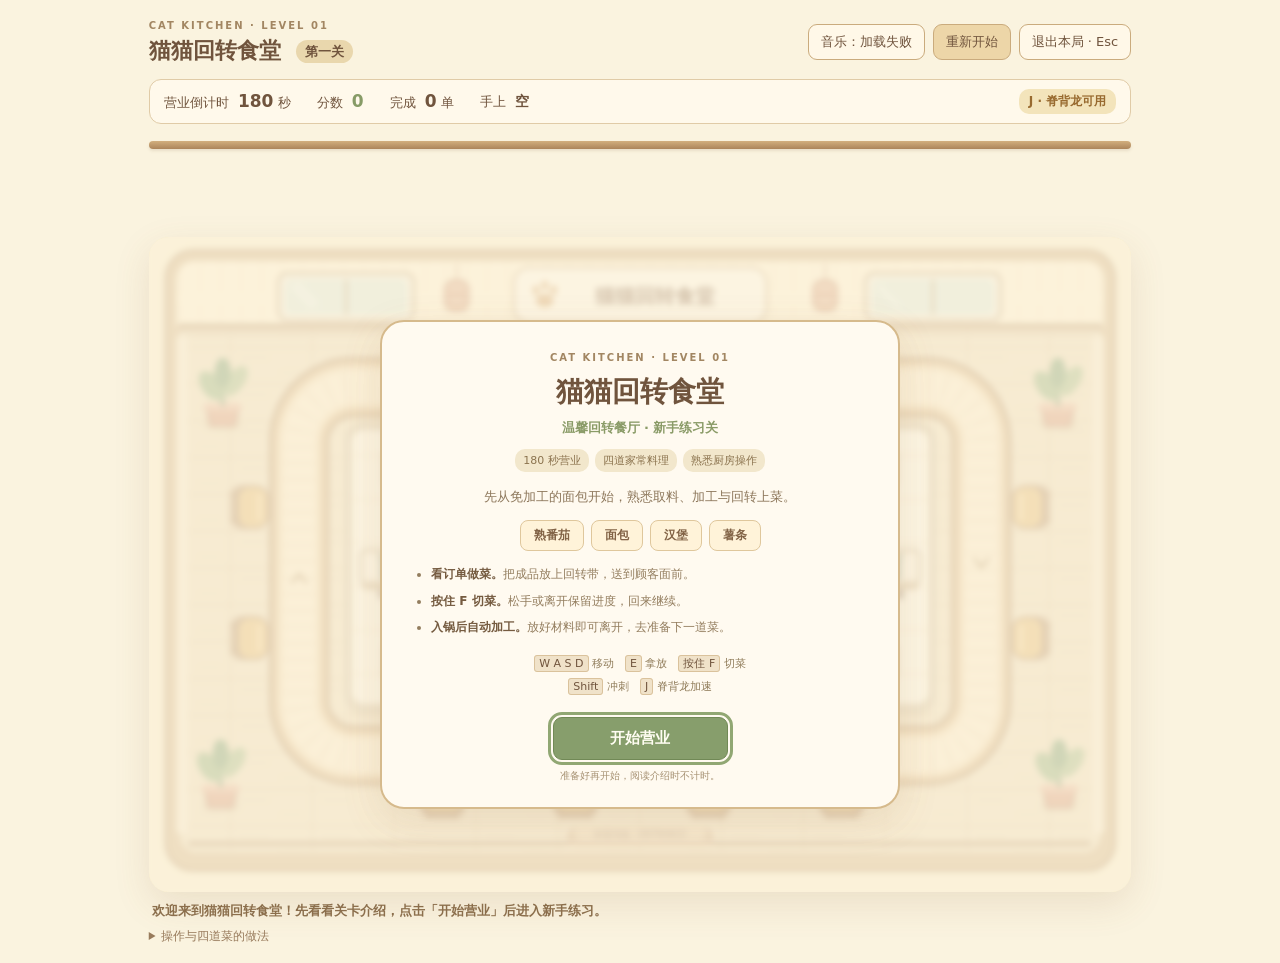
==== level1/index.html @ e4432787 "arrange 整理第一关、第二关目录" ====
<!DOCTYPE html>
<html lang="zh-CN"><head><meta charset="utf-8"><meta name="viewport" content="width=device-width,initial-scale=1">
<title>猫猫回转食堂 · 第一关</title><link rel="stylesheet" href="level1.css"></head>
<body><main class="game-shell">
<header class="page-header"><div><span class="eyebrow">CAT KITCHEN · LEVEL 01</span><h1>猫猫回转食堂 <small>第一关</small></h1></div><div class="header-actions"><button id="music-toggle" type="button" class="quiet" aria-pressed="true">音乐：开</button><button id="restart" type="button">重新开始</button><button id="exit" type="button" class="quiet">退出本局 · Esc</button></div></header>
<section class="hud" aria-label="本局状态"><span>营业倒计时 <b id="time">180</b> 秒</span><span>分数 <b id="score">0</b></span><span>完成 <b id="served">0</b> 单</span><span>手上 <b id="hand">空</b></span><span id="skill" class="skill-status">J · 脊背龙可用</span></section>
<section class="order-board" aria-label="顾客订单"><div class="order-rod"></div><div id="orders"></div></section>
<div class="restaurant-map" data-guides="hidden"><svg xmlns="http://www.w3.org/2000/svg" xmlns:xlink="http://www.w3.org/1999/xlink" viewBox="0 0 1440 960" role="img" aria-label="米黄色卡通回转餐厅地图，中央大厨房、闭合传送带和十二个外围座位">
    <defs>
      <pattern id="rm-wood" width="120" height="54" patternUnits="userSpaceOnUse">
        <rect width="120" height="54" fill="#efddba"/>
        <path d="M0 53.5H120M119.5 0V54" stroke="#d9bd91" stroke-width="2"/>
        <path d="M13 15H55M72 37H105" stroke="#e4cda7" stroke-width="2" stroke-linecap="round"/>
      </pattern>
      <pattern id="rm-tiles" width="64" height="64" patternUnits="userSpaceOnUse">
        <rect width="64" height="64" fill="#fff8e5"/>
        <path d="M0 0H64V64" fill="none" stroke="#eadbc0" stroke-width="2"/>
        <rect x="5" y="5" width="54" height="54" rx="6" fill="#fffaf0" opacity=".55"/>
      </pattern>
      <pattern id="rm-wall" width="30" height="90" patternUnits="userSpaceOnUse">
        <rect width="30" height="90" fill="#fff2d3"/>
        <path d="M15 8V82" stroke="#f4e4bf" stroke-width="2"/>
      </pattern>
      <filter id="rm-shadow" x="-30%" y="-30%" width="160%" height="170%">
        <feDropShadow dx="0" dy="5" stdDeviation="3" flood-color="#9b7851" flood-opacity=".15"/>
      </filter>
      <!-- 回转中心线：左上直线起点 (300,220)，顺时针闭合。 -->
      <path id="rm-belt-path" d="M300 220H1140A80 80 0 0 1 1220 300V680A80 80 0 0 1 1140 760H300A80 80 0 0 1 220 680V300A80 80 0 0 1 300 220Z"/>
      <g id="rm-stool">
        <ellipse cy="19" rx="35" ry="13" fill="#ad865b" opacity=".16"/>
        <rect x="-24" y="8" width="9" height="21" rx="4" fill="#b68e64"/>
        <rect x="15" y="8" width="9" height="21" rx="4" fill="#b68e64"/>
        <rect x="-32" y="-23" width="64" height="50" rx="18" fill="#b68e64"/>
        <rect x="-30" y="-26" width="60" height="44" rx="16" fill="#e6b96b" stroke="#aa8158" stroke-width="3"/>
        <path d="M-18-14H18" stroke="#f7d89f" stroke-width="5" stroke-linecap="round"/>
      </g>
      <g id="rm-plant">
        <ellipse cy="27" rx="30" ry="11" fill="#b29665" opacity=".13"/>
        <path d="M-24 0H24L18 29H-18Z" fill="#d99978" stroke="#b78163" stroke-width="3"/>
        <rect x="-28" y="-4" width="56" height="11" rx="5" fill="#e8b294"/>
        <path d="M0 0V-38" stroke="#6c8b5d" stroke-width="5"/>
        <ellipse cx="-17" cy="-30" rx="14" ry="24" transform="rotate(-35 -17 -30)" fill="#91ae77"/>
        <ellipse cx="19" cy="-37" rx="13" ry="25" transform="rotate(35 19 -37)" fill="#a3b982"/>
        <ellipse cy="-49" rx="12" ry="22" fill="#789b69"/>
      </g>
      <g id="rm-counter">
        <rect x="-63" y="-33" width="126" height="78" rx="13" fill="#d6bd99"/>
        <rect x="-66" y="-40" width="132" height="72" rx="13" fill="#f1e4cb" stroke="#baa17c" stroke-width="3"/>
        <rect x="-55" y="-31" width="110" height="53" rx="9" fill="#fff8e8"/>
        <path d="M-22 39H22" stroke="#b59b77" stroke-width="4" stroke-linecap="round"/>
      </g>
    </defs>

    <!-- 地板和墙面 -->
    <rect x="30" y="30" width="1380" height="900" rx="40" fill="#c5a57a" opacity=".18"/>
    <rect x="25" y="20" width="1390" height="908" rx="40" fill="#d6b789" stroke="#b48e63" stroke-width="4"/>
    <rect x="45" y="44" width="1350" height="858" rx="25" fill="url(#rm-wood)"/>
    <path d="M70 35H1370Q1400 35 1400 65V132H40V65Q40 35 70 35Z" fill="url(#rm-wall)"/>
    <path d="M43 131H1397" stroke="#ba9568" stroke-width="8"/>
    <path d="M45 142H1395" stroke="#dec7a1" stroke-width="7"/>
    <rect x="40" y="143" width="17" height="733" rx="8" fill="#f7e9cc"/>
    <rect x="1383" y="143" width="17" height="733" rx="8" fill="#f7e9cc"/>
    <path d="M58 889H1380" stroke="#bd9b70" stroke-width="7"/>

    <!-- 墙上的窗户、招牌和小装饰 -->
    <g stroke="#bea17c" stroke-width="4">
      <rect x="190" y="53" width="198" height="69" rx="13" fill="#f9f2de"/>
      <rect x="200" y="62" width="178" height="51" rx="8" fill="#dbe9da" stroke="none"/>
      <path d="M289 62V114"/>
      <rect x="1050" y="53" width="198" height="69" rx="13" fill="#f9f2de"/>
      <rect x="1060" y="62" width="178" height="51" rx="8" fill="#dbe9da" stroke="none"/>
      <path d="M1149 62V114"/>
    </g>
    <path d="M210 72L239 103M218 68L246 98M1070 72L1099 103" stroke="#fff" stroke-width="5" stroke-linecap="round" opacity=".6"/>
    <rect x="535" y="45" width="370" height="81" rx="22" fill="#fff9e9" stroke="#c7a77b" stroke-width="3" filter="url(#rm-shadow)"/>
    <g transform="translate(580 86)" fill="#d5a46b">
      <ellipse cy="7" rx="13" ry="10"/><ellipse cx="-13" cy="-8" rx="5" ry="7"/><ellipse cx="0" cy="-15" rx="5" ry="7"/><ellipse cx="13" cy="-8" rx="5" ry="7"/>
    </g>
    <text x="742" y="96" font-size="29" font-weight="700">猫猫回转食堂</text>
    <g fill="#d8a07d" stroke="#bf8766" stroke-width="2">
      <path d="M451 39V65M991 39V65"/>
      <rect x="433" y="63" width="36" height="46" rx="14"/>
      <rect x="973" y="63" width="36" height="46" rx="14"/>
    </g>
    <path d="M440 74H462M440 94H462M980 74H1002M980 94H1002" stroke="#f5d6b6" stroke-width="3"/>

    <!-- 中央厨房：地砖区宽 856、高 412，中央留出宽通道。 -->
    <rect x="289" y="279" width="862" height="425" rx="25" fill="#a88962" opacity=".16"/>
    <rect x="287" y="272" width="866" height="424" rx="25" fill="#d5c3a3"/>
    <rect x="297" y="282" width="846" height="403" rx="18" fill="url(#rm-tiles)" stroke="#e6d6b8" stroke-width="3"/>
    <rect x="596" y="458" width="248" height="58" rx="24" fill="#f5e9cf" opacity=".8"/>
    <text x="720" y="495" font-size="24" fill="#b9a485">中央厨房</text>

    <!-- 闭合的浅木色回转餐台 -->
    <g fill="none" stroke-linejoin="round">
      <use href="#rm-belt-path" xlink:href="#rm-belt-path" stroke="#a98256" stroke-width="88"/>
      <use href="#rm-belt-path" xlink:href="#rm-belt-path" stroke="#dbb785" stroke-width="80"/>
      <use href="#rm-belt-path" xlink:href="#rm-belt-path" stroke="#f3dbb2" stroke-width="62"/>
      <use href="#rm-belt-path" xlink:href="#rm-belt-path" stroke="#fbebca" stroke-width="48"/>
      <use href="#rm-belt-path" xlink:href="#rm-belt-path" stroke="#c5a173" stroke-width="47" stroke-dasharray="2 22" opacity=".33" class="restaurant-map__slats"/>
    </g>
    <!-- 四个顺时针方向箭头 -->
    <g fill="none" stroke="#b49162" stroke-width="4" stroke-linecap="round" stroke-linejoin="round">
      <path d="M686 210L698 220L686 230"/>
      <path d="M1210 472L1220 484L1230 472"/>
      <path d="M754 750L742 760L754 770"/>
      <path d="M210 506L220 494L230 506"/>
    </g>

    <!-- 十二个座位；暂不绘制顾客，给角色和订单气泡留出位置。 -->
    <g>
      <use href="#rm-stool" xlink:href="#rm-stool" transform="translate(430 165)"/>
      <use href="#rm-stool" xlink:href="#rm-stool" transform="translate(625 165)"/>
      <use href="#rm-stool" xlink:href="#rm-stool" transform="translate(820 165)"/>
      <use href="#rm-stool" xlink:href="#rm-stool" transform="translate(1015 165)"/>
      <use href="#rm-stool" xlink:href="#rm-stool" transform="translate(430 824)"/>
      <use href="#rm-stool" xlink:href="#rm-stool" transform="translate(625 824)"/>
      <use href="#rm-stool" xlink:href="#rm-stool" transform="translate(820 824)"/>
      <use href="#rm-stool" xlink:href="#rm-stool" transform="translate(1015 824)"/>
      <use href="#rm-stool" xlink:href="#rm-stool" transform="translate(148 396) rotate(90)"/>
      <use href="#rm-stool" xlink:href="#rm-stool" transform="translate(148 588) rotate(90)"/>
      <use href="#rm-stool" xlink:href="#rm-stool" transform="translate(1292 396) rotate(-90)"/>
      <use href="#rm-stool" xlink:href="#rm-stool" transform="translate(1292 588) rotate(-90)"/>
    </g>

    <!-- 十五个等大桌面：上排七个、下排六个、左右垃圾桶。 -->
    <g>
      <use href="#rm-counter" xlink:href="#rm-counter" transform="translate(390 342) scale(0.7)"/>
      <use href="#rm-counter" xlink:href="#rm-counter" transform="translate(500 342) scale(0.7)"/>
      <use href="#rm-counter" xlink:href="#rm-counter" transform="translate(610 342) scale(0.7)"/>
      <use href="#rm-counter" xlink:href="#rm-counter" transform="translate(720 342) scale(0.7)"/>
      <use href="#rm-counter" xlink:href="#rm-counter" transform="translate(830 342) scale(0.7)"/>
      <use href="#rm-counter" xlink:href="#rm-counter" transform="translate(940 342) scale(0.7)"/>
      <use href="#rm-counter" xlink:href="#rm-counter" transform="translate(1050 342) scale(0.7)"/>
      <use href="#rm-counter" xlink:href="#rm-counter" transform="translate(355 486) scale(0.7)"/>
      <use href="#rm-counter" xlink:href="#rm-counter" transform="translate(1085 486) scale(0.7)"/>
      <use href="#rm-counter" xlink:href="#rm-counter" transform="translate(390 624) scale(0.7)"/>
      <use href="#rm-counter" xlink:href="#rm-counter" transform="translate(522 624) scale(0.7)"/>
      <use href="#rm-counter" xlink:href="#rm-counter" transform="translate(654 624) scale(0.7)"/>
      <use href="#rm-counter" xlink:href="#rm-counter" transform="translate(786 624) scale(0.7)"/>
      <use href="#rm-counter" xlink:href="#rm-counter" transform="translate(918 624) scale(0.7)"/>
      <use href="#rm-counter" xlink:href="#rm-counter" transform="translate(1050 624) scale(0.7)"/>
    </g>

    <!-- 上餐通道：连接右下角装盘位置与传送带中心线。 -->
    <g transform="translate(7 0)">
    <rect x="1019" y="658" width="48" height="84" rx="10" fill="#e1c498" stroke="#ba986b" stroke-width="3"/>
    <path d="M1030 675H1056M1030 687H1056M1030 699H1056M1030 711H1056M1030 723H1056" stroke="#f7e8cb" stroke-width="5"/>
    <rect x="1017" y="739" width="52" height="41" rx="10" fill="none" stroke="#92aa77" stroke-width="3" stroke-dasharray="5 5"/>

    </g>
    <!-- 轻量装饰集中在边缘，不占厨房的通道。 -->
    <use href="#rm-plant" xlink:href="#rm-plant" transform="translate(108 248)"/>
    <use href="#rm-plant" xlink:href="#rm-plant" transform="translate(1332 248)"/>
    <use href="#rm-plant" xlink:href="#rm-plant" transform="translate(105 807)"/>
    <use href="#rm-plant" xlink:href="#rm-plant" transform="translate(1334 807)"/>
    <rect x="613" y="866" width="214" height="28" rx="12" fill="#d4b086"/>
    <rect x="623" y="862" width="194" height="22" rx="10" fill="#eacfa6"/>
    <text x="720" y="879" font-size="13">欢迎光临 · ENTRANCE</text>

    <!-- 这些标签是开发占位提示，新布局使用 Canvas 绘制站点名。 -->
    <g class="restaurant-map__guides"></g>
  </svg>
<canvas id="game" class="restaurant-map__game-layer" width="1440" height="960" tabindex="0" aria-label="第一关厨房，WASD 移动，E 放取，按住 F 切菜，E 放入后自动煎炸，Q 投掷，J 技能"></canvas>
<div id="start-overlay" class="round-overlay start-overlay" role="dialog" aria-modal="true" aria-labelledby="start-title" aria-describedby="start-intro"><section class="result-card start-card">
<span class="eyebrow">CAT KITCHEN · LEVEL 01</span><h2 id="start-title">猫猫回转食堂</h2><p class="start-subtitle">温馨回转餐厅 · 新手练习关</p>
<div class="start-badges"><span>180 秒营业</span><span>四道家常料理</span><span>熟悉厨房操作</span></div>
<p id="start-intro">先从免加工的面包开始，熟悉取料、加工与回转上菜。</p>
<div class="start-menu" aria-label="本关四道菜"><span>熟番茄</span><span>面包</span><span>汉堡</span><span>薯条</span></div>
<ul class="start-features"><li><strong>看订单做菜。</strong>把成品放上回转带，送到顾客面前。</li><li><strong>按住 F 切菜。</strong>松手或离开保留进度，回来继续。</li><li><strong>入锅后自动加工。</strong>放好材料即可离开，去准备下一道菜。</li></ul>
<p class="start-controls"><kbd>W A S D</kbd> 移动　<kbd>E</kbd> 拿放　<kbd>按住 F</kbd> 切菜<br><kbd>Shift</kbd> 冲刺　<kbd>J</kbd> 脊背龙加速</p>
<button id="start-game" type="button">开始营业</button><p class="start-note">准备好再开始，阅读介绍时不计时。</p>
</section></div>
<div id="round-overlay" class="round-overlay" hidden><section class="result-card"><span class="eyebrow">CAT KITCHEN</span><h2 id="result-title">营业结束</h2><p id="result-score"></p><p id="result-detail"></p><button id="play-again" type="button">再开一局</button></section></div></div>
<p id="message" role="status" aria-live="polite">WASD 移动，Shift 冲刺，E 放取，按住 F 切菜，J 技能，轻按 Q 放地上，长按 Q 投掷。</p>
<details class="guide"><summary>操作与四道菜的做法</summary><div class="guide-body"><p><kbd>W A S D</kbd> 移动 · <kbd>Shift</kbd> 冲刺 · <kbd>E</kbd> 拿取 / 放下 / 捡起 · <kbd>F</kbd> 按住切菜，中断保留进度 · <kbd>J</kbd> 脊背龙技能 · <kbd>Q</kbd> 轻按落地，长按蓄力、松手投掷 · <kbd>Esc</kbd> 退出本局</p><ul><li>熟番茄：番茄箱 → 切菜台 E 放、按住 F 切、E 拿 → 灶台 E 放、自动煮熟、E 拿 → 放传送带。</li><li>面包：面包箱 E 拿 → 放传送带，无需加工。</li><li>汉堡：面包 + 切好的番茄 + 熟肉饼，逐样 E 放到同一备菜 / 出餐台，自动合成后 E 拿走。生肉饼先在灶台 E 放、自动煎熟、E 拿。</li><li>薯条：土豆箱 → 切菜台 E 放、按住 F 切、E 拿 → 油锅 E 放、自动炸制、E 拿 → 放传送带。</li></ul><p>切菜需累计按住 F 加工 1.5 秒，松手或离开会暂停并保留进度，回来按住 F 接着切；拿走或更换台上的材料后进度清零。灶台和油锅保持常开，按 E 放入合适材料就自动加工 1.5 秒，无需 F；可以离开准备其他食材，完成后 E 拿取。投进灶台 / 油锅会自动开始加工，同样需要等待；投到切菜台后仍需走近并按住 F。J 开启脊背龙状态，持续 16 秒：走路和冲刺速度 ×1.8，切菜、煎煮和油炸速度均 ×2（各需 0.75 秒）；从发动时起冷却 30 秒。同时最多 5 位顾客（含等待和用餐中的顾客）。顾客只取自己点的菜，吃完 +15 分，超时离开 -5 分，最低 0 分。</p><p>背景音乐音量 25%，整局循环播放。右上角可开关；切出窗口暂停，回来继续；本局结束停止，重开从头播放。如浏览器拦截自动播放，首次点击或按操作键即可启动。</p></div></details>
</main><audio id="bgm" src="assets/bgm.m4a" loop preload="auto" hidden></audio><script src="level1.js"></script></body></html>
---- level1/level1.css ----
.restaurant-map{position:relative;isolation:isolate;width:100%;aspect-ratio:3/2;overflow:hidden;border-radius:24px;background:#fbf0cf;box-shadow:0 12px 36px #8d653322}
.restaurant-map svg{display:block;width:100%;height:100%}
.restaurant-map__game-layer{position:absolute;inset:0;width:100%;height:100%;z-index:2;pointer-events:none}
.restaurant-map text{font-family:"Microsoft YaHei",system-ui,sans-serif;fill:#89674d;text-anchor:middle}
.restaurant-map__slats{animation:restaurant-map-roll 4s linear infinite}
.restaurant-map[data-guides="hidden"] .restaurant-map__guides{display:none}
@keyframes restaurant-map-roll{to{stroke-dashoffset:-240}}
:root{color-scheme:light;--ink:#70543d;--muted:#987b5c;--green:#819b6a}
.restaurant-map__slats{visibility:hidden;animation:none}
*{box-sizing:border-box}body{margin:0;padding:14px 20px 18px;background:#faf3df;color:var(--ink);font-family:"Microsoft YaHei",system-ui,sans-serif}
.game-shell{width:min(100%,1440px,calc((100svh - 245px)*1.5));min-width:min(100%,760px);margin:auto}
.page-header{display:flex;justify-content:space-between;align-items:center;gap:16px;margin-bottom:10px}.eyebrow{font-size:10px;font-weight:700;letter-spacing:2px;color:#a28662}h1{font-size:22px;margin:3px 0}h1 small{font-size:13px;background:#e9d7ad;padding:4px 9px;border-radius:12px;margin-left:8px;vertical-align:middle}.header-actions{display:flex;gap:8px}
button{font:inherit;font-size:13px;color:var(--ink);background:#edd6a8;border:1px solid #caab7d;border-radius:9px;padding:8px 12px;cursor:pointer}button:hover{background:#e6c991}button:focus-visible,summary:focus-visible{outline:3px solid #91a773;outline-offset:2px}button.quiet{background:#fff8e8}
.hud{display:flex;flex-wrap:wrap;align-items:center;gap:10px 26px;padding:9px 14px;border:1px solid #e0cba7;background:#fff9eb;border-radius:12px;font-size:13px}.hud b{font-size:17px;margin-left:5px}.hud #hand{font-size:14px}.hud #score{color:#879b66}.hud #time.urgent{color:#bb604b}
.order-board{position:relative;height:97px;padding-top:10px;margin:8px 0}.order-rod{position:absolute;left:0;right:0;top:9px;height:8px;border-radius:6px;background:linear-gradient(#d2af7e,#ac855b);box-shadow:0 2px 3px #9a79572a}
#orders{position:relative;display:flex;gap:10px;padding:16px 8px 4px;overflow-x:auto;min-height:80px;scrollbar-width:thin}.order-ticket{position:relative;display:flex;align-items:center;gap:5px;flex:none;min-width:150px;height:58px;padding:7px;border:1px solid #dec9a2;border-radius:3px 3px 9px 9px;background:#fffdf3;box-shadow:0 3px 5px #86684416}.order-ticket::before{content:"";position:absolute;top:-13px;left:50%;width:2px;height:14px;background:#9f815b}.order-ticket canvas{width:32px;height:32px;background:transparent}.order-info{min-width:61px}.order-name{font-size:11px;font-weight:700;white-space:nowrap}.order-patience{height:4px;background:#eadfc9;border-radius:3px;margin-top:6px;overflow:hidden}.order-patience>div{height:100%;border-radius:3px}.order-seat{font-size:9px;color:#a68b6a;margin-top:3px}.empty-orders{font-size:12px;color:var(--muted);padding:16px 5px}
.restaurant-map{border-radius:20px}.restaurant-map__game-layer{pointer-events:auto;outline:none;contain:paint;transform:translateZ(0)}.order-patience>div{width:100%;transform-origin:left center}.round-overlay[hidden]{display:none}.round-overlay{position:absolute;inset:0;z-index:3;display:grid;place-items:center;background:#fbf2ddad;backdrop-filter:blur(3px)}.result-card{text-align:center;min-width:260px;padding:30px 40px;background:#fffaf0;border:2px solid #d6ba8c;border-radius:24px;box-shadow:0 12px 40px #8d653322}.result-card h2{font-size:28px;margin:8px 0 16px}.result-card p{font-size:14px;color:var(--muted)}#result-score{font-size:26px;font-weight:bold;color:var(--ink)}.result-card button{margin-top:8px}
#message{font-size:13px;font-weight:600;color:#8c704e;line-height:1.6;min-height:22px;margin:9px 3px 5px}.guide{font-size:12px;color:var(--muted)}.guide summary{cursor:pointer;display:list-item;width:fit-content}.guide-body{border:1px solid #e3d0ad;background:#fff8e8;border-radius:10px;padding:6px 15px;margin-top:8px;line-height:1.8}.guide ul{padding-left:20px}.guide p{margin:6px 0}kbd{font:inherit;background:#f0e2c9;border:1px solid #dac29c;border-radius:3px;padding:1px 4px;color:var(--ink)}
@media(max-width:650px){body{padding:10px}.page-header{align-items:flex-start}h1{font-size:18px}h1 small{margin-left:2px}.header-actions{gap:5px}.header-actions button{font-size:11px;padding:7px}.hud{gap:6px 16px}.order-ticket{min-width:145px}.restaurant-map{border-radius:12px}.result-card{padding:18px}.eyebrow{letter-spacing:1px;font-size:9px}}

.skill-status{margin-left:auto;padding:4px 10px;border-radius:10px;background:#f3e4bb;color:#986a2f;font-weight:600;font-size:12px}

.header-actions{flex-wrap:wrap;justify-content:flex-end}.header-actions #music-toggle[aria-pressed="false"]{background:#f3eee2;color:#9b8a73}@media(max-width:650px){.header-actions{max-width:210px}}

.start-overlay{padding:12px}.start-card{width:min(520px,100%);min-width:0;max-height:100%;overflow-y:auto;padding:24px 30px;scrollbar-width:thin}.start-card h2{font-size:28px;margin:8px 0}.start-card .start-subtitle{margin:0 0 12px;font-size:13px;color:#8a9b67;font-weight:700}.start-badges{display:flex;justify-content:center;gap:6px;flex-wrap:wrap;margin-bottom:13px}.start-badges span{font-size:11px;padding:4px 8px;background:#f2e7cc;color:#8b734e;border-radius:10px}.start-card #start-intro{font-size:13px;line-height:1.8;margin:10px 0;color:#8d775b}.start-menu{display:flex;justify-content:center;gap:7px;flex-wrap:wrap;margin:12px 0}.start-menu span{font-size:12px;font-weight:600;color:#826346;background:#fff3d9;border:1px solid #dfc79c;border-radius:8px;padding:6px 13px}.start-features{text-align:left;padding-left:19px;font-size:12px;line-height:1.8;color:#937d5e;margin:13px 0}.start-features li+li{margin-top:5px}.start-features strong{color:#755b40}.start-card .start-controls{font-size:11px;line-height:2.1;margin:11px 0;color:#907c5a}.start-card #start-game{min-width:175px;padding:11px 26px;background:#879e6c;border-color:#718956;color:#fffdf2;font-weight:700;font-size:15px}.start-card #start-game:hover{background:#768f5d}.start-card .start-note{font-size:10px;margin:9px 0 0;color:#a69172}@media(max-width:650px){.start-card{padding:17px 20px}.start-card h2{font-size:23px}.start-features{font-size:11px}.start-menu span{padding:5px 9px}}
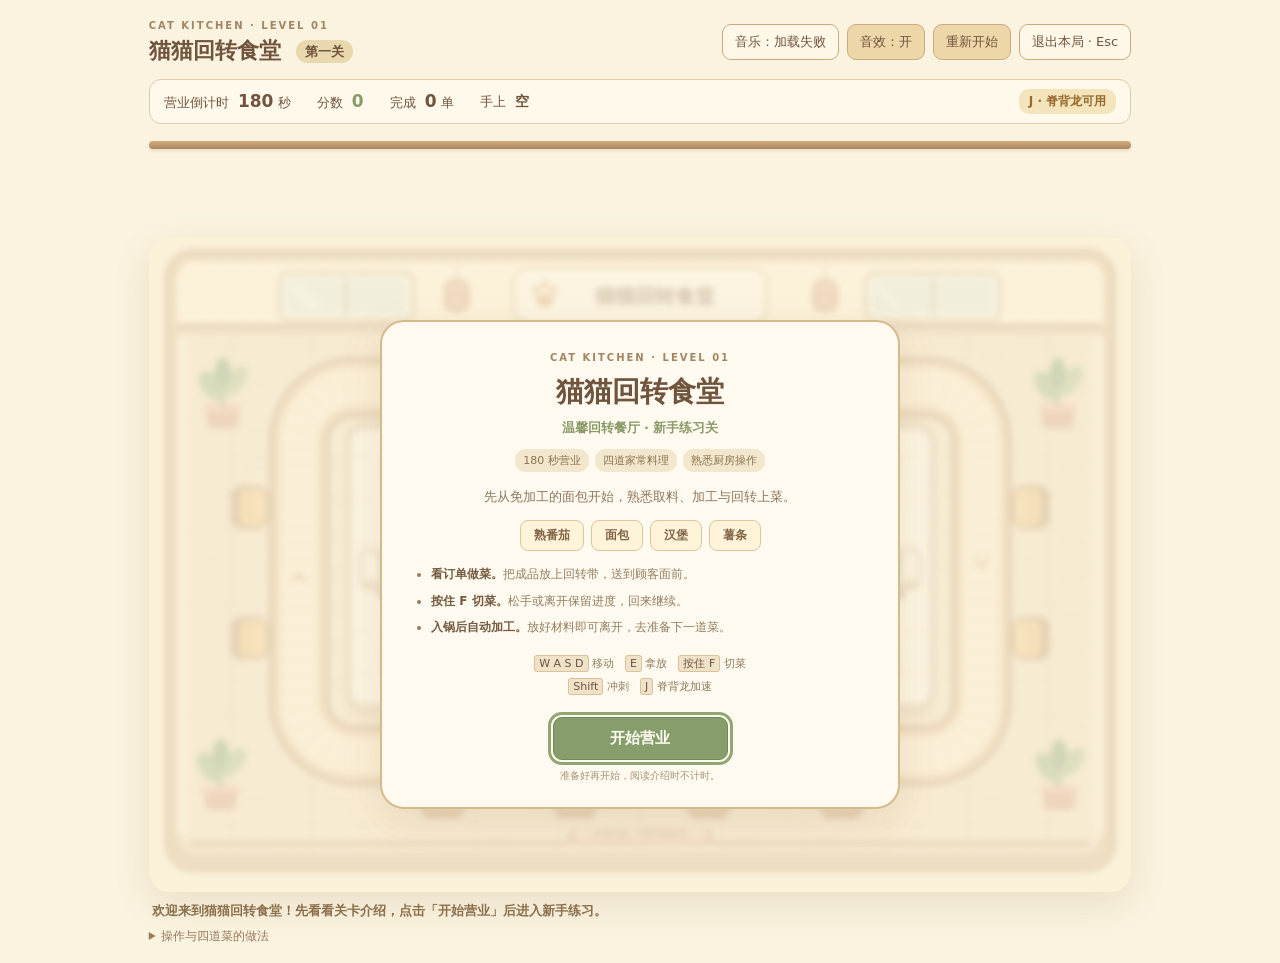
==== commit 3f251264: "Home and level3 更新游戏首页与三个关卡，确认首页能跳转到三个关卡" ====
--- a/level1/index.html
+++ b/level1/index.html
@@ -2,7 +2,7 @@
 <html lang="zh-CN"><head><meta charset="utf-8"><meta name="viewport" content="width=device-width,initial-scale=1">
 <title>猫猫回转食堂 · 第一关</title><link rel="stylesheet" href="level1.css"></head>
 <body><main class="game-shell">
-<header class="page-header"><div><span class="eyebrow">CAT KITCHEN · LEVEL 01</span><h1>猫猫回转食堂 <small>第一关</small></h1></div><div class="header-actions"><button id="music-toggle" type="button" class="quiet" aria-pressed="true">音乐：开</button><button id="restart" type="button">重新开始</button><button id="exit" type="button" class="quiet">退出本局 · Esc</button></div></header>
+<header class="page-header"><div><span class="eyebrow">CAT KITCHEN · LEVEL 01</span><h1>猫猫回转食堂 <small>第一关</small></h1></div><div class="header-actions"><button id="music-toggle" type="button" class="quiet" aria-pressed="true">音乐：开</button><button id="sfx-toggle" type="button" class="light" aria-pressed="true">音效：开</button><button id="restart" type="button">重新开始</button><button id="exit" type="button" class="quiet">退出本局 · Esc</button></div></header>
 <section class="hud" aria-label="本局状态"><span>营业倒计时 <b id="time">180</b> 秒</span><span>分数 <b id="score">0</b></span><span>完成 <b id="served">0</b> 单</span><span>手上 <b id="hand">空</b></span><span id="skill" class="skill-status">J · 脊背龙可用</span></section>
 <section class="order-board" aria-label="顾客订单"><div class="order-rod"></div><div id="orders"></div></section>
 <div class="restaurant-map" data-guides="hidden"><svg xmlns="http://www.w3.org/2000/svg" xmlns:xlink="http://www.w3.org/1999/xlink" viewBox="0 0 1440 960" role="img" aria-label="米黄色卡通回转餐厅地图，中央大厨房、闭合传送带和十二个外围座位">
@@ -174,4 +174,4 @@
 <div id="round-overlay" class="round-overlay" hidden><section class="result-card"><span class="eyebrow">CAT KITCHEN</span><h2 id="result-title">营业结束</h2><p id="result-score"></p><p id="result-detail"></p><button id="play-again" type="button">再开一局</button></section></div></div>
 <p id="message" role="status" aria-live="polite">WASD 移动，Shift 冲刺，E 放取，按住 F 切菜，J 技能，轻按 Q 放地上，长按 Q 投掷。</p>
 <details class="guide"><summary>操作与四道菜的做法</summary><div class="guide-body"><p><kbd>W A S D</kbd> 移动 · <kbd>Shift</kbd> 冲刺 · <kbd>E</kbd> 拿取 / 放下 / 捡起 · <kbd>F</kbd> 按住切菜，中断保留进度 · <kbd>J</kbd> 脊背龙技能 · <kbd>Q</kbd> 轻按落地，长按蓄力、松手投掷 · <kbd>Esc</kbd> 退出本局</p><ul><li>熟番茄：番茄箱 → 切菜台 E 放、按住 F 切、E 拿 → 灶台 E 放、自动煮熟、E 拿 → 放传送带。</li><li>面包：面包箱 E 拿 → 放传送带，无需加工。</li><li>汉堡：面包 + 切好的番茄 + 熟肉饼，逐样 E 放到同一备菜 / 出餐台，自动合成后 E 拿走。生肉饼先在灶台 E 放、自动煎熟、E 拿。</li><li>薯条：土豆箱 → 切菜台 E 放、按住 F 切、E 拿 → 油锅 E 放、自动炸制、E 拿 → 放传送带。</li></ul><p>切菜需累计按住 F 加工 1.5 秒，松手或离开会暂停并保留进度，回来按住 F 接着切；拿走或更换台上的材料后进度清零。灶台和油锅保持常开，按 E 放入合适材料就自动加工 1.5 秒，无需 F；可以离开准备其他食材，完成后 E 拿取。投进灶台 / 油锅会自动开始加工，同样需要等待；投到切菜台后仍需走近并按住 F。J 开启脊背龙状态，持续 16 秒：走路和冲刺速度 ×1.8，切菜、煎煮和油炸速度均 ×2（各需 0.75 秒）；从发动时起冷却 30 秒。同时最多 5 位顾客（含等待和用餐中的顾客）。顾客只取自己点的菜，吃完 +15 分，超时离开 -5 分，最低 0 分。</p><p>背景音乐音量 25%，整局循环播放。右上角可开关；切出窗口暂停，回来继续；本局结束停止，重开从头播放。如浏览器拦截自动播放，首次点击或按操作键即可启动。</p></div></details>
-</main><audio id="bgm" src="assets/bgm.m4a" loop preload="auto" hidden></audio><script src="level1.js"></script></body></html>+</main><audio id="bgm" src="assets/bgm.m4a" loop preload="auto" hidden></audio><script src="sfx.js"></script><script src="level1.js"></script></body></html>
